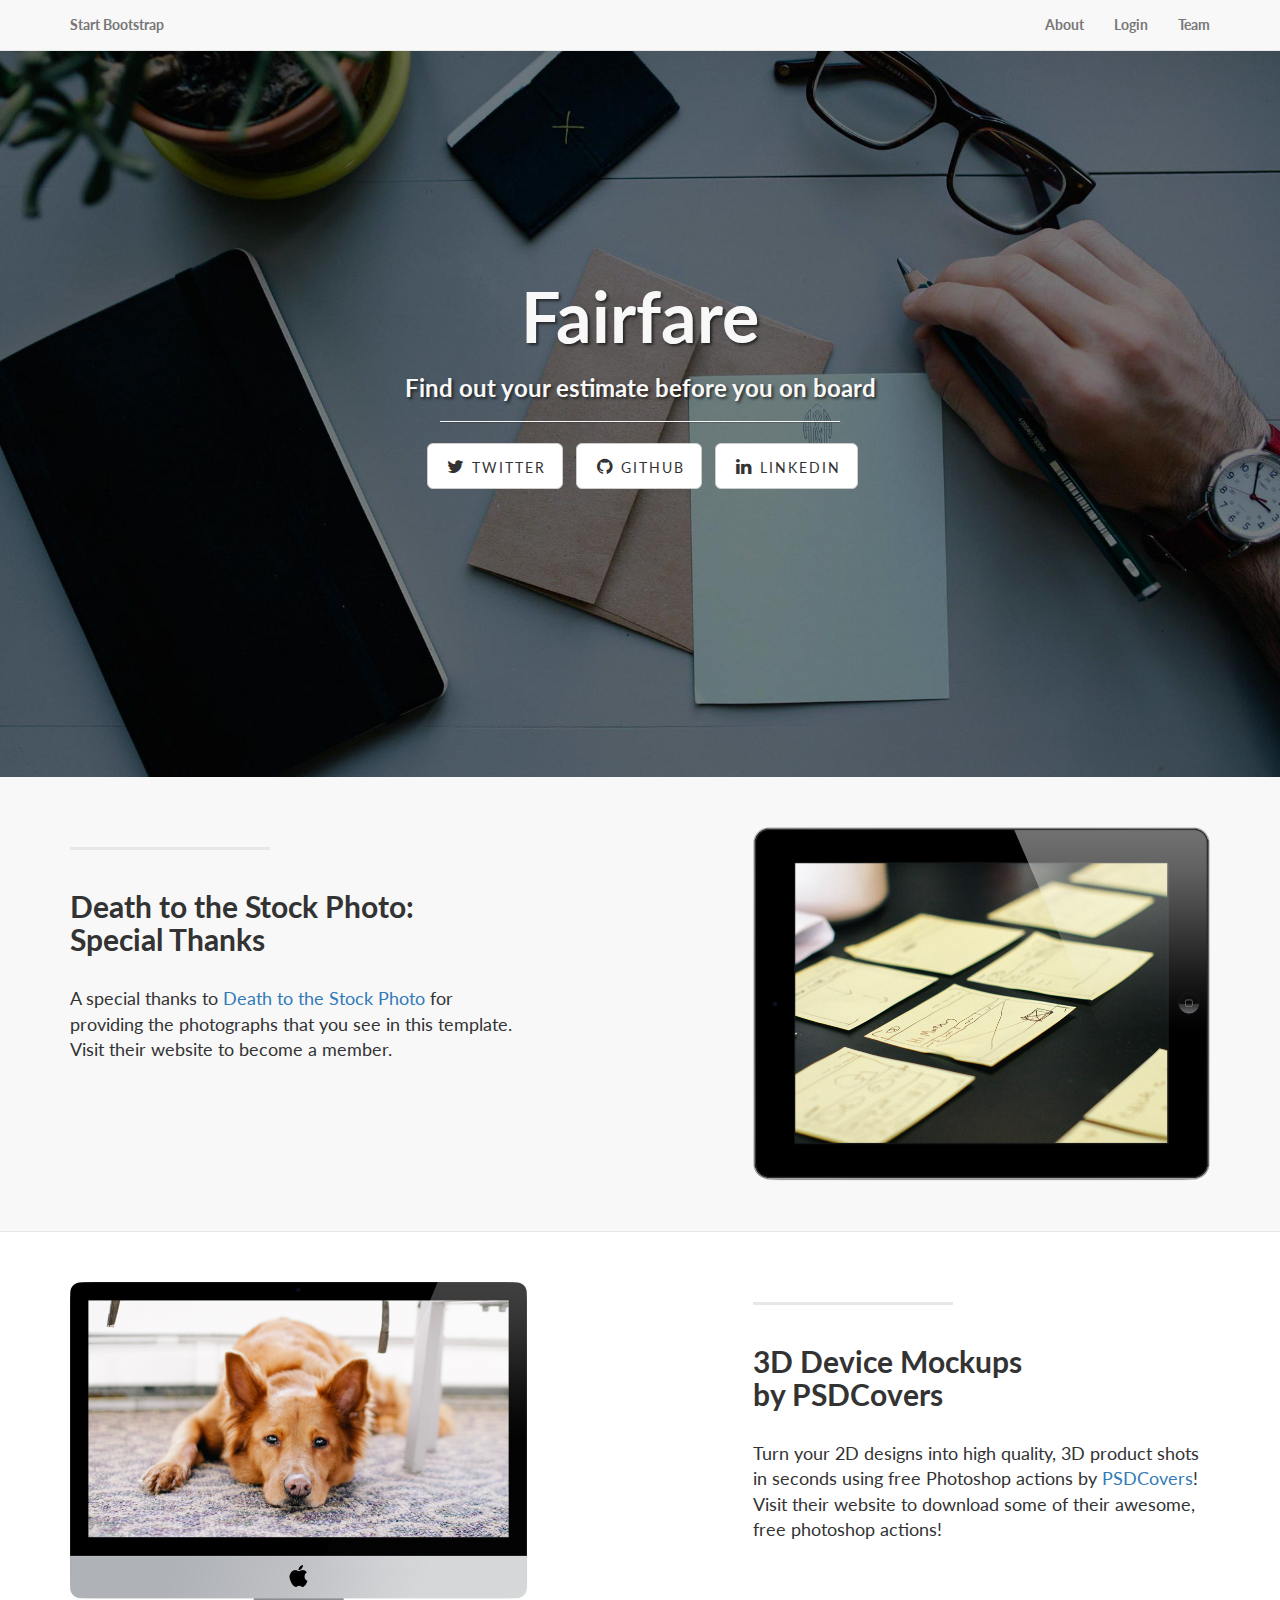
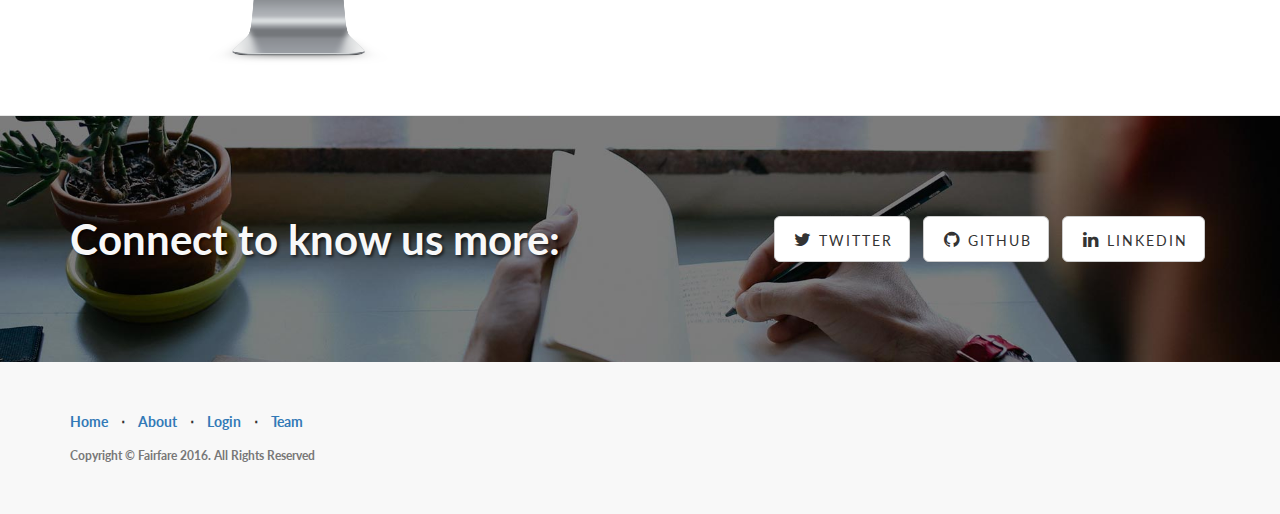
==== Frontend/startbootstrap-landing-page-master/index.html @ 25db27c1 "Added skelton look for the front page" ====
<!DOCTYPE html>
<html lang="en">

<head>

    <meta charset="utf-8">
    <meta http-equiv="X-UA-Compatible" content="IE=edge">
    <meta name="viewport" content="width=device-width, initial-scale=1">
    <meta name="description" content="">
    <meta name="author" content="">
    <meta name="google-signin-client_id" content="731935947700-vg5m8ckdcr9tg8btcn10m254nb3ht4s1.apps.googleusercontent.com">
    

    <title>fairfare</title>

    <!-- Bootstrap Core CSS -->
    <link href="css/bootstrap.min.css" rel="stylesheet">

    <!-- Custom CSS -->
    <link href="css/landing-page.css" rel="stylesheet">

    <!-- Custom Fonts -->
    <link href="font-awesome/css/font-awesome.min.css" rel="stylesheet" type="text/css">
    <link href="https://fonts.googleapis.com/css?family=Lato:300,400,700,300italic,400italic,700italic" rel="stylesheet" type="text/css">

    <!-- HTML5 Shim and Respond.js IE8 support of HTML5 elements and media queries -->
    <!-- WARNING: Respond.js doesn't work if you view the page via file:// -->
    <!--[if lt IE 9]>
        <script src="https://oss.maxcdn.com/libs/html5shiv/3.7.0/html5shiv.js"></script>
        <script src="https://oss.maxcdn.com/libs/respond.js/1.4.2/respond.min.js"></script>
    <![endif]-->

</head>

<body>

    <!-- Navigation -->
    <nav class="navbar navbar-default navbar-fixed-top topnav" role="navigation">
        <div class="container topnav">
            <!-- Brand and toggle get grouped for better mobile display -->
            <div class="navbar-header">
                <button type="button" class="navbar-toggle" data-toggle="collapse" data-target="#bs-example-navbar-collapse-1">
                    <span class="sr-only">Toggle navigation</span>
                    <span class="icon-bar"></span>
                    <span class="icon-bar"></span>
                    <span class="icon-bar"></span>
                </button>
                <a class="navbar-brand topnav" href="#">Start Bootstrap</a>
            </div>
            <!-- Collect the nav links, forms, and other content for toggling -->
            <div class="collapse navbar-collapse" id="bs-example-navbar-collapse-1">
                <ul class="nav navbar-nav navbar-right">
                    <li>
                        <a href="#about">About</a>
                    </li>
                    <li>
                        <a href="#services">Login</a>
                    </li>
                    <li>
                        <a href="#contact">Team</a>
                    </li>
                </ul>
            </div>
            <!-- /.navbar-collapse -->
        </div>
        <!-- /.container -->
    </nav>


    <!-- Header -->
    <a name="about"></a>
    <div class="intro-header">
        <div class="container">

            <div class="row">
                <div class="col-lg-12">
                    <div class="intro-message">
                        <h1>Fairfare</h1>
                        <h3>Find out your estimate before you on board</h3>
                        <hr class="intro-divider">
                        <ul class="list-inline intro-social-buttons">
                            <li>
                                <div class="g-signin2" data-onsuccess="onSignIn"></div>
                                <script>
                                        function onSignIn(googleUser) {
                                        var profile = googleUser.getBasicProfile();
                                        console.log('ID: ' + profile.getId()); // Do not send to your backend! Use an ID token instead.
                                        console.log('Name: ' + profile.getName());
                                        console.log('Image URL: ' + profile.getImageUrl());
                                        console.log('Email: ' + profile.getEmail());
                                }</script>
                            <li>
                                <a href="https://twitter.com/SBootstrap" class="btn btn-default btn-lg"><i class="fa fa-twitter fa-fw"></i> <span class="network-name">Twitter</span></a>
                            </li>
                            <li>
                                <a href="https://github.com/IronSummitMedia/startbootstrap" class="btn btn-default btn-lg"><i class="fa fa-github fa-fw"></i> <span class="network-name">Github</span></a>
                            </li>
                            <li>
                                <a href="#" class="btn btn-default btn-lg"><i class="fa fa-linkedin fa-fw"></i> <span class="network-name">Linkedin</span></a>
                            </li>
                        </ul>
                    </div>
                </div>
            </div>

        </div>
        <!-- /.container -->

    </div>
    <!-- /.intro-header -->

    <!-- Page Content -->

	<a  name="services"></a>
    <div class="content-section-a">

        <div class="container">
            <div class="row">
                <div class="col-lg-5 col-sm-6">
                    <hr class="section-heading-spacer">
                    <div class="clearfix"></div>
                    <h2 class="section-heading">Death to the Stock Photo:<br>Special Thanks</h2>
                    <p class="lead">A special thanks to <a target="_blank" href="http://join.deathtothestockphoto.com/">Death to the Stock Photo</a> for providing the photographs that you see in this template. Visit their website to become a member.</p>
                </div>
                <div class="col-lg-5 col-lg-offset-2 col-sm-6">
                    <img class="img-responsive" src="img/ipad.png" alt="">
                </div>
            </div>

        </div>
        <!-- /.container -->

    </div>
    <!-- /.content-section-a -->

    <div class="content-section-b">

        <div class="container">

            <div class="row">
                <div class="col-lg-5 col-lg-offset-1 col-sm-push-6  col-sm-6">
                    <hr class="section-heading-spacer">
                    <div class="clearfix"></div>
                    <h2 class="section-heading">3D Device Mockups<br>by PSDCovers</h2>
                    <p class="lead">Turn your 2D designs into high quality, 3D product shots in seconds using free Photoshop actions by <a target="_blank" href="http://www.psdcovers.com/">PSDCovers</a>! Visit their website to download some of their awesome, free photoshop actions!</p>
                </div>
                <div class="col-lg-5 col-sm-pull-6  col-sm-6">
                    <img class="img-responsive" src="img/dog.png" alt="">
                </div>
            </div>

        </div>
        <!-- /.container -->

    </div>
    <!-- /.content-section-b -->

    <!--div class="content-section-a">

        <div class="container">

            <div class="row">
                <div class="col-lg-5 col-sm-6">
                    <hr class="section-heading-spacer">
                    <div class="clearfix"></div>
                    <h2 class="section-heading">Google Web Fonts and<br>Font Awesome Icons</h2>
                    <p class="lead">This template features the 'Lato' font, part of the <a target="_blank" href="http://www.google.com/fonts">Google Web Font library</a>, as well as <a target="_blank" href="http://fontawesome.io">icons from Font Awesome</a>.</p>
                </div>
                <div class="col-lg-5 col-lg-offset-2 col-sm-6">
                    <img class="img-responsive" src="img/phones.png" alt="">
                </div>
            </div>

        </div>
        <!-- /.container -->

   
    <!-- /.content-section-a -->

	<a  name="contact"></a>
    <div class="banner">

        <div class="container">

            <div class="row">
                <div class="col-lg-6">
                    <h2>Connect to know us more:</h2>
                </div>
                <div class="col-lg-6">
                    <ul class="list-inline banner-social-buttons">
                        <li>
                            <a href="https://twitter.com/SBootstrap" class="btn btn-default btn-lg"><i class="fa fa-twitter fa-fw"></i> <span class="network-name">Twitter</span></a>
                        </li>
                        <li>
                            <a href="https://github.com/syed-imran-ahmed/FairFare/" class="btn btn-default btn-lg"><i class="fa fa-github fa-fw"></i> <span class="network-name">Github</span></a>
                        </li>
                        <li>
                            <a href="#" class="btn btn-default btn-lg"><i class="fa fa-linkedin fa-fw"></i> <span class="network-name">Linkedin</span></a>
                        </li>
                    </ul>
                </div>
            </div>

        </div>
        <!-- /.container -->

    </div>
    <!-- /.banner -->

    <!-- Footer -->
    <footer>
        <div class="container">
            <div class="row">
                <div class="col-lg-12">
                    <ul class="list-inline">
                        <li>
                            <a href="#">Home</a>
                        </li>
                        <li class="footer-menu-divider">&sdot;</li>
                        <li>
                            <a href="#about">About</a>
                        </li>
                        <li class="footer-menu-divider">&sdot;</li>
                        <li>
                            <a href="#services">Login</a>
                        </li>
                        <li class="footer-menu-divider">&sdot;</li>
                        <li>
                            <a href="#contact">Team</a>
                        </li>
                    </ul>
                    <p class="copyright text-muted small">Copyright &copy; Fairfare 2016. All Rights Reserved</p>
                </div>
            </div>
        </div>
    </footer>
    <script src="https://apis.google.com/js/platform.js" async defer></script>

    <!-- jQuery -->
    <script src="js/jquery.js"></script>

    <!-- Bootstrap Core JavaScript -->
    <script src="js/bootstrap.min.js"></script>

</body>

</html>
---- Frontend/startbootstrap-landing-page-master/css/landing-page.css ----
/*
 * Start Bootstrap - Landing Page (http://startbootstrap.com/)
 * Copyright 2013-2016 Start Bootstrap
 * Licensed under MIT (https://github.com/BlackrockDigital/startbootstrap/blob/gh-pages/LICENSE)
 */

body,
html {
    width: 100%;
    height: 100%;
}

body,
h1,
h2,
h3,
h4,
h5,
h6 {
    font-family: "Lato","Helvetica Neue",Helvetica,Arial,sans-serif;
    font-weight: 700;
}

.topnav {
    font-size: 14px; 
}

.lead {
    font-size: 18px;
    font-weight: 400;
}

.intro-header {
    padding-top: 50px; /* If you're making other pages, make sure there is 50px of padding to make sure the navbar doesn't overlap content! */
    padding-bottom: 50px;
    text-align: center;
    color: #f8f8f8;
    background: url(../img/intro-bg.jpg) no-repeat center center;
    background-size: cover;
}

.intro-message {
    position: relative;
    padding-top: 20%;
    padding-bottom: 20%;
}

.intro-message > h1 {
    margin: 0;
    text-shadow: 2px 2px 3px rgba(0,0,0,0.6);
    font-size: 5em;
}

.intro-divider {
    width: 400px;
    border-top: 1px solid #f8f8f8;
    border-bottom: 1px solid rgba(0,0,0,0.2);
}

.intro-message > h3 {
    text-shadow: 2px 2px 3px rgba(0,0,0,0.6);
}

@media(max-width:767px) {
    .intro-message {
        padding-bottom: 15%;
    }

    .intro-message > h1 {
        font-size: 3em;
    }

    ul.intro-social-buttons > li {
        display: block;
        margin-bottom: 20px;
        padding: 0;
    }

    ul.intro-social-buttons > li:last-child {
        margin-bottom: 0;
    }

    .intro-divider {
        width: 100%;
    }
}

.network-name {
    text-transform: uppercase;
    font-size: 14px;
    font-weight: 400;
    letter-spacing: 2px;
}

.content-section-a {
    padding: 50px 0;
    background-color: #f8f8f8;
}

.content-section-b {
    padding: 50px 0;
    border-top: 1px solid #e7e7e7;
    border-bottom: 1px solid #e7e7e7;
}

.section-heading {
    margin-bottom: 30px;
}

.section-heading-spacer {
    float: left;
    width: 200px;
    border-top: 3px solid #e7e7e7;
}

.banner {
    padding: 100px 0;
    color: #f8f8f8;
    background: url(../img/banner-bg.jpg) no-repeat center center;
    background-size: cover;
}

.banner h2 {
    margin: 0;
    text-shadow: 2px 2px 3px rgba(0,0,0,0.6);
    font-size: 3em;
}

.banner ul {
    margin-bottom: 0;
}

.banner-social-buttons {
    float: right;
    margin-top: 0;
}

@media(max-width:1199px) {
    ul.banner-social-buttons {
        float: left;
        margin-top: 15px;
    }
}

@media(max-width:767px) {
    .banner h2 {
        margin: 0;
        text-shadow: 2px 2px 3px rgba(0,0,0,0.6);
        font-size: 3em;
    }

    ul.banner-social-buttons > li {
        display: block;
        margin-bottom: 20px;
        padding: 0;
    }

    ul.banner-social-buttons > li:last-child {
        margin-bottom: 0;
    }
}

footer {
    padding: 50px 0;
    background-color: #f8f8f8;
}

p.copyright {
    margin: 15px 0 0;
}
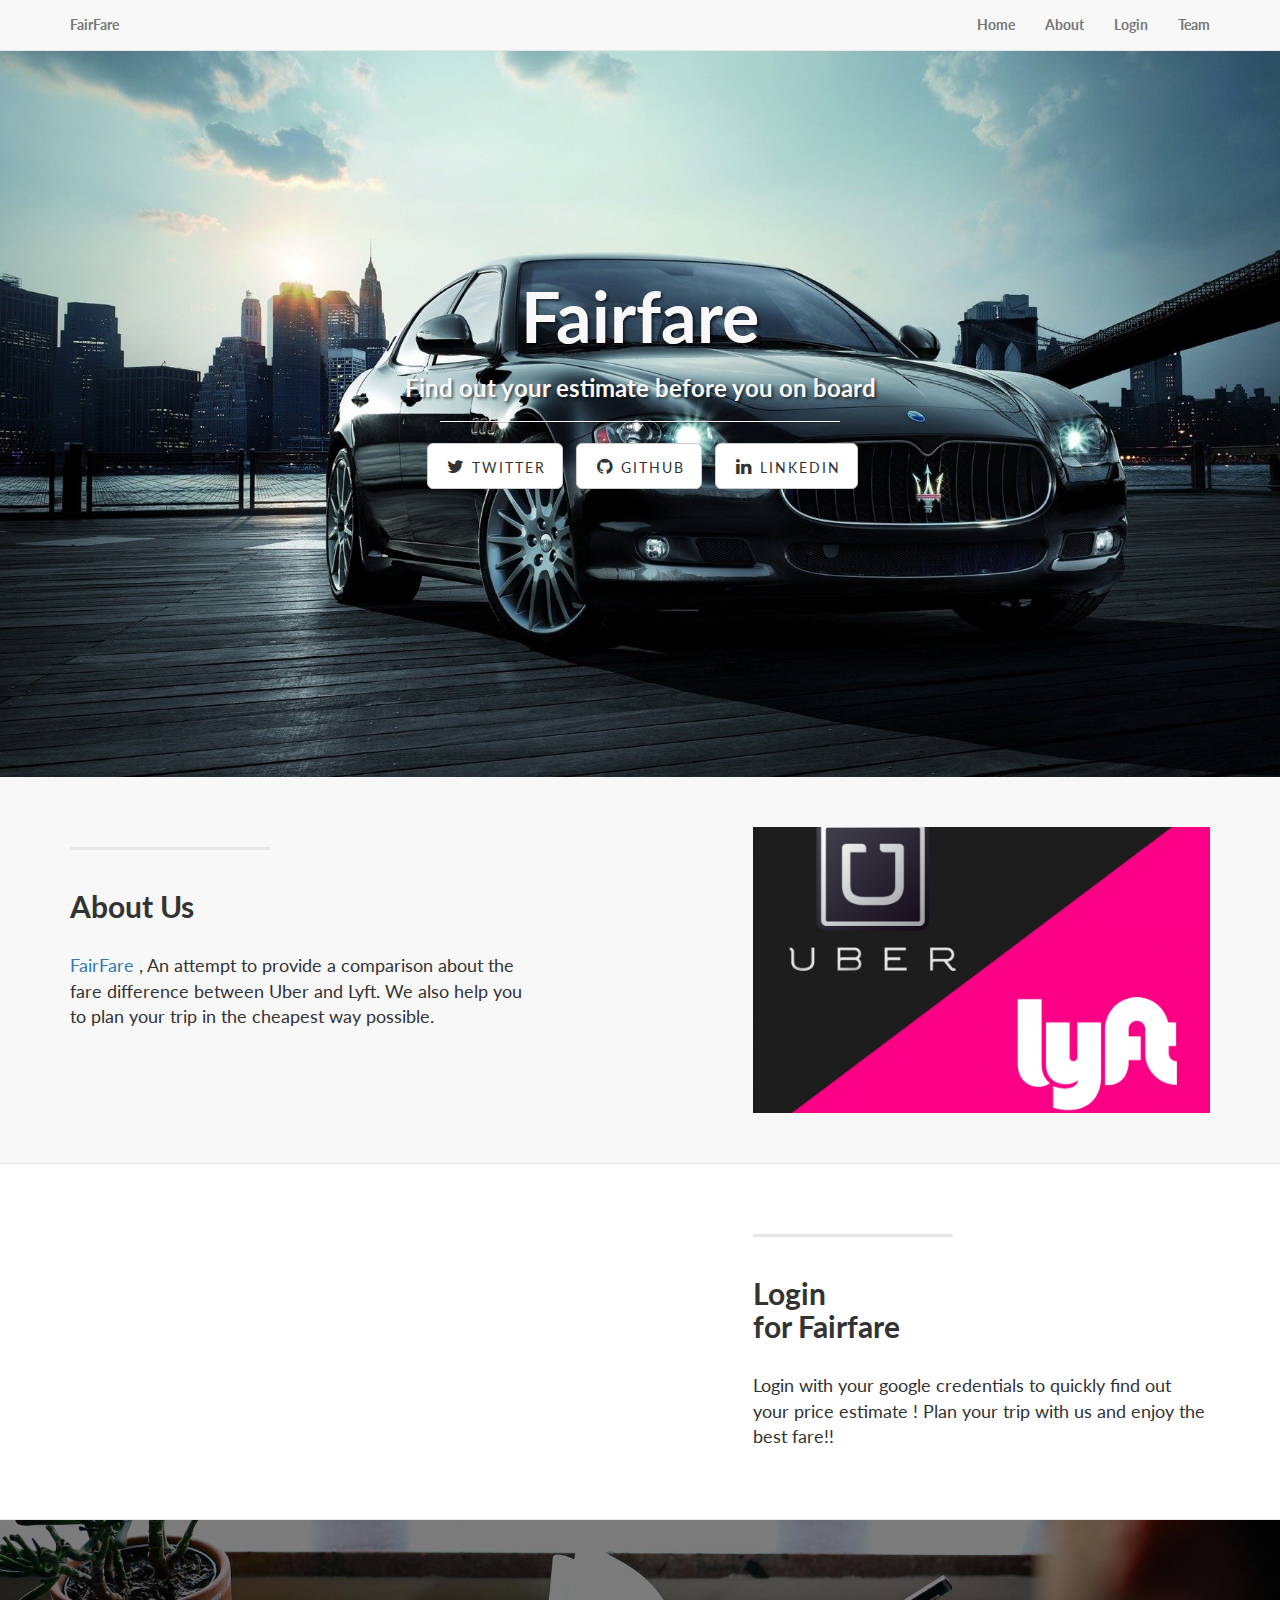
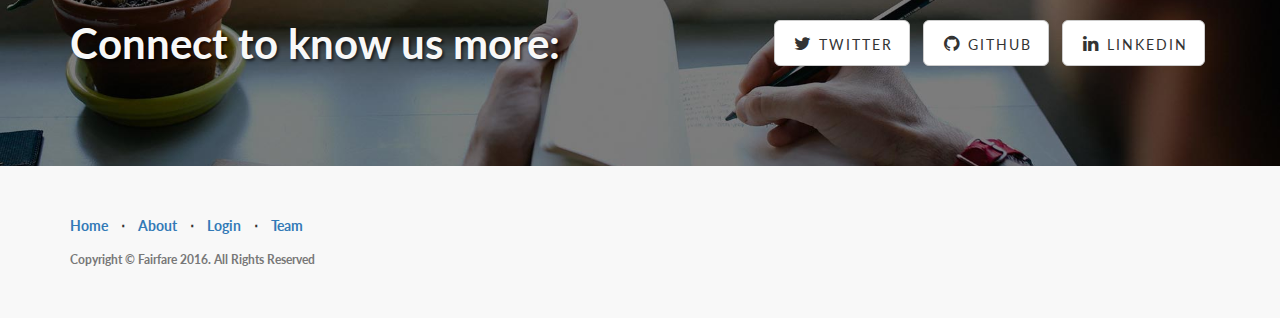
==== commit 7392da6a: "Integrated the sign in to landing page" ====
--- a/Frontend/startbootstrap-landing-page-master/index.html
+++ b/Frontend/startbootstrap-landing-page-master/index.html
@@ -45,12 +45,15 @@
                     <span class="icon-bar"></span>
                     <span class="icon-bar"></span>
                 </button>
-                <a class="navbar-brand topnav" href="#">Start Bootstrap</a>
+                <a class="navbar-brand topnav" href="#">FairFare</a>
             </div>
             <!-- Collect the nav links, forms, and other content for toggling -->
             <div class="collapse navbar-collapse" id="bs-example-navbar-collapse-1">
                 <ul class="nav navbar-nav navbar-right">
                     <li>
+                        <a href="#Home">Home</a>
+                    </li>
+                    <li>
                         <a href="#about">About</a>
                     </li>
                     <li>
@@ -66,9 +69,8 @@
         <!-- /.container -->
     </nav>
 
-
-    <!-- Header -->
-    <a name="about"></a>
+ <!-- Header -->
+    <a name="home"></a>
     <div class="intro-header">
         <div class="container">
 
@@ -90,13 +92,13 @@
                                         console.log('Email: ' + profile.getEmail());
                                 }</script>
                             <li>
-                                <a href="https://twitter.com/SBootstrap" class="btn btn-default btn-lg"><i class="fa fa-twitter fa-fw"></i> <span class="network-name">Twitter</span></a>
+                                <a href="https://twitter.com" class="btn btn-default btn-lg"><i class="fa fa-twitter fa-fw"></i> <span class="network-name">Twitter</span></a>
                             </li>
                             <li>
-                                <a href="https://github.com/IronSummitMedia/startbootstrap" class="btn btn-default btn-lg"><i class="fa fa-github fa-fw"></i> <span class="network-name">Github</span></a>
+                                <a href="https://github.com/syed-imran-ahmed/FairFare" class="btn btn-default btn-lg"><i class="fa fa-github fa-fw"></i> <span class="network-name">Github</span></a>
                             </li>
                             <li>
-                                <a href="#" class="btn btn-default btn-lg"><i class="fa fa-linkedin fa-fw"></i> <span class="network-name">Linkedin</span></a>
+                                <a href="https://linkedin.com" class="btn btn-default btn-lg"><i class="fa fa-linkedin fa-fw"></i> <span class="network-name">Linkedin</span></a>
                             </li>
                         </ul>
                     </div>
@@ -111,7 +113,9 @@
 
     <!-- Page Content -->
 
-	<a  name="services"></a>
+   
+
+	<a  name="about"></a>
     <div class="content-section-a">
 
         <div class="container">
@@ -119,11 +123,11 @@
                 <div class="col-lg-5 col-sm-6">
                     <hr class="section-heading-spacer">
                     <div class="clearfix"></div>
-                    <h2 class="section-heading">Death to the Stock Photo:<br>Special Thanks</h2>
-                    <p class="lead">A special thanks to <a target="_blank" href="http://join.deathtothestockphoto.com/">Death to the Stock Photo</a> for providing the photographs that you see in this template. Visit their website to become a member.</p>
+                    <h2 class="section-heading">About Us<br> </h2>
+                    <p class="lead"><a target="_blank" href="https://github.com/syed-imran-ahmed/FairFare">FairFare</a> , An attempt to provide a comparison about the fare difference between Uber and Lyft. We also help you to plan your trip in the cheapest way possible.</p>
                 </div>
                 <div class="col-lg-5 col-lg-offset-2 col-sm-6">
-                    <img class="img-responsive" src="img/ipad.png" alt="">
+                    <img class="img-responsive" src="img/ubervslyft.png" alt="">
                 </div>
             </div>
 
@@ -132,7 +136,7 @@
 
     </div>
     <!-- /.content-section-a -->
-
+    <a  name="services"></a>
     <div class="content-section-b">
 
         <div class="container">
@@ -141,11 +145,22 @@
                 <div class="col-lg-5 col-lg-offset-1 col-sm-push-6  col-sm-6">
                     <hr class="section-heading-spacer">
                     <div class="clearfix"></div>
-                    <h2 class="section-heading">3D Device Mockups<br>by PSDCovers</h2>
-                    <p class="lead">Turn your 2D designs into high quality, 3D product shots in seconds using free Photoshop actions by <a target="_blank" href="http://www.psdcovers.com/">PSDCovers</a>! Visit their website to download some of their awesome, free photoshop actions!</p>
-                </div>
-                <div class="col-lg-5 col-sm-pull-6  col-sm-6">
-                    <img class="img-responsive" src="img/dog.png" alt="">
+                    <h2 class="section-heading">Login<br>for Fairfare</h2>
+                    <p class="lead">Login with your google credentials to quickly find out your price estimate <a target="_blank" href=""></a>! Plan your trip with us and enjoy the best fare!!</p>
+                </div>
+                <div class="col-lg-5 col-sm-pull-6 col-sm-7">
+                     
+      
+                                <div class="g-signin2" data-onsuccess="onSignIn" style="width:100px; margin:0 auto;"></div>
+                                <script>
+                                        function onSignIn(googleUser) {
+                                        var profile = googleUser.getBasicProfile();
+                                        console.log('ID: ' + profile.getId()); // Do not send to your backend! Use an ID token instead.
+                                        console.log('Name: ' + profile.getName());
+                                        console.log('Image URL: ' + profile.getImageUrl());
+                                        console.log('Email: ' + profile.getEmail());
+                                }</script>
+                            
                 </div>
             </div>
 
